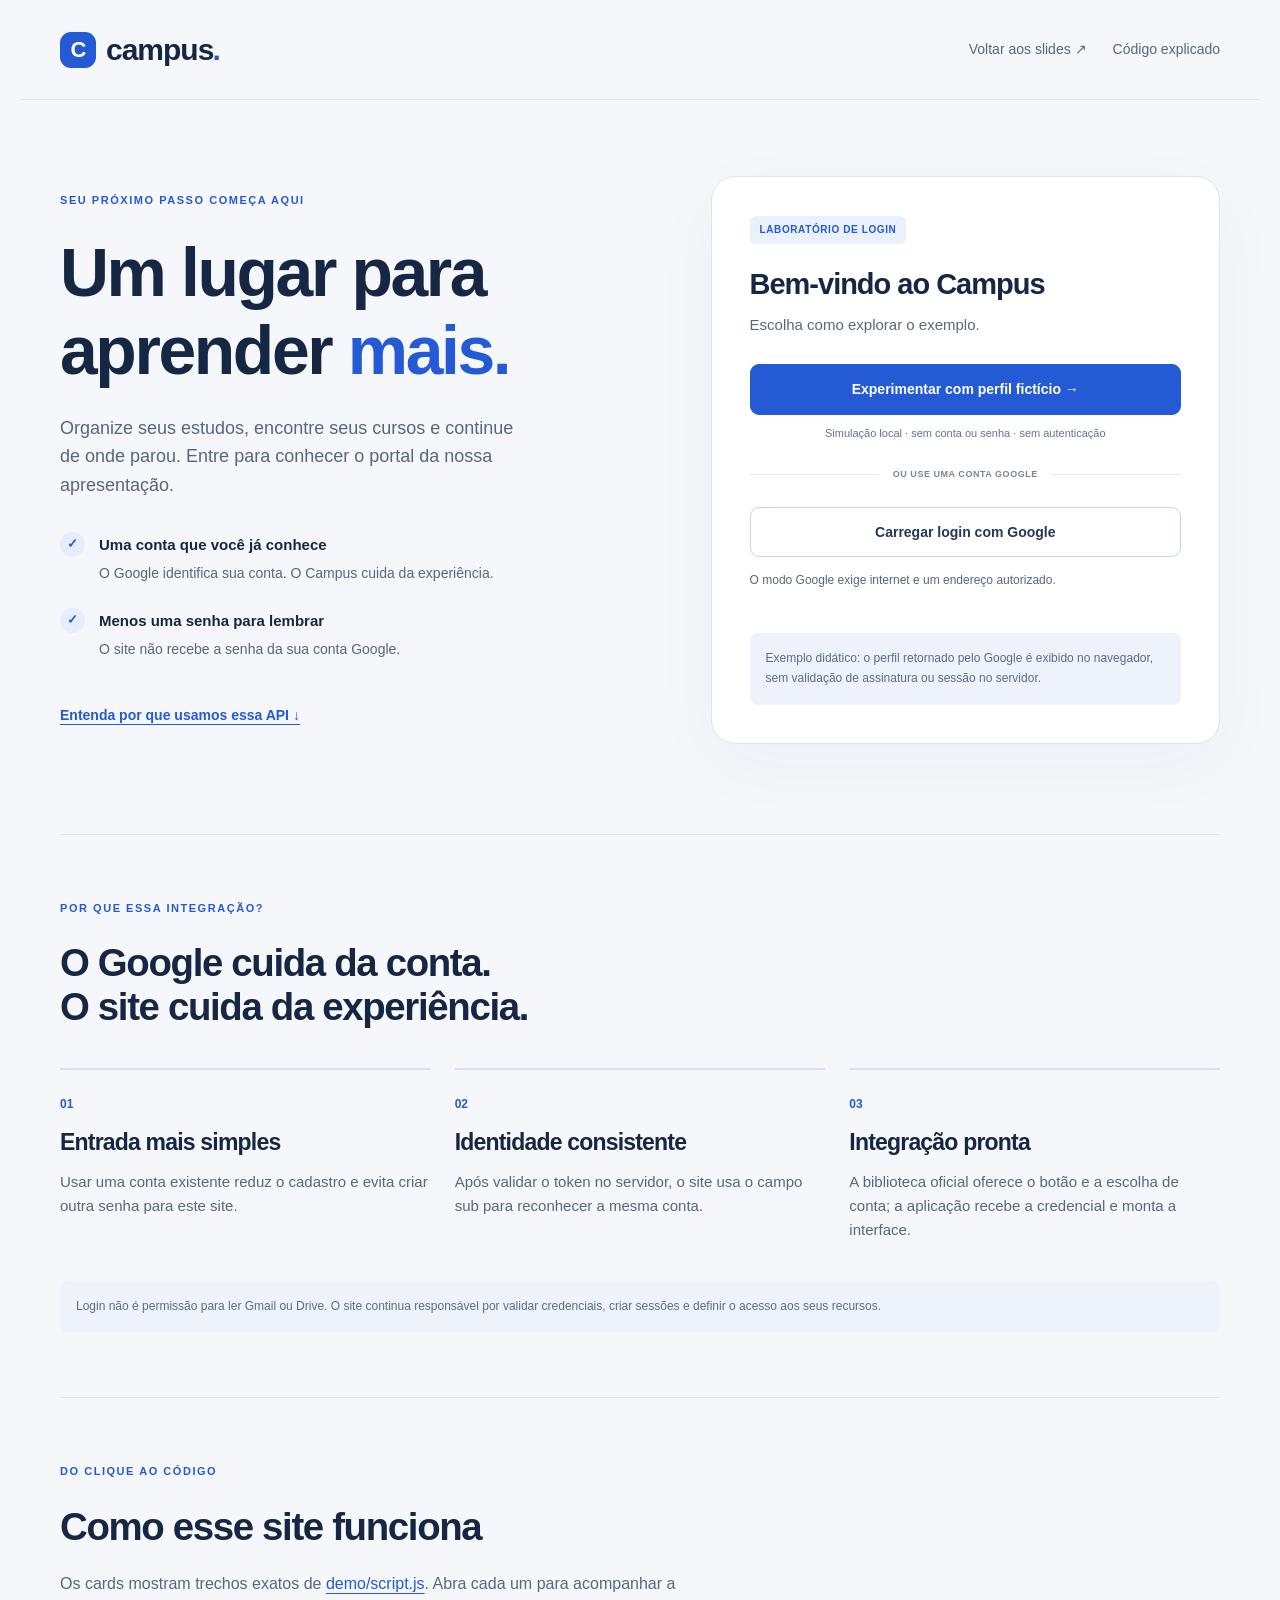
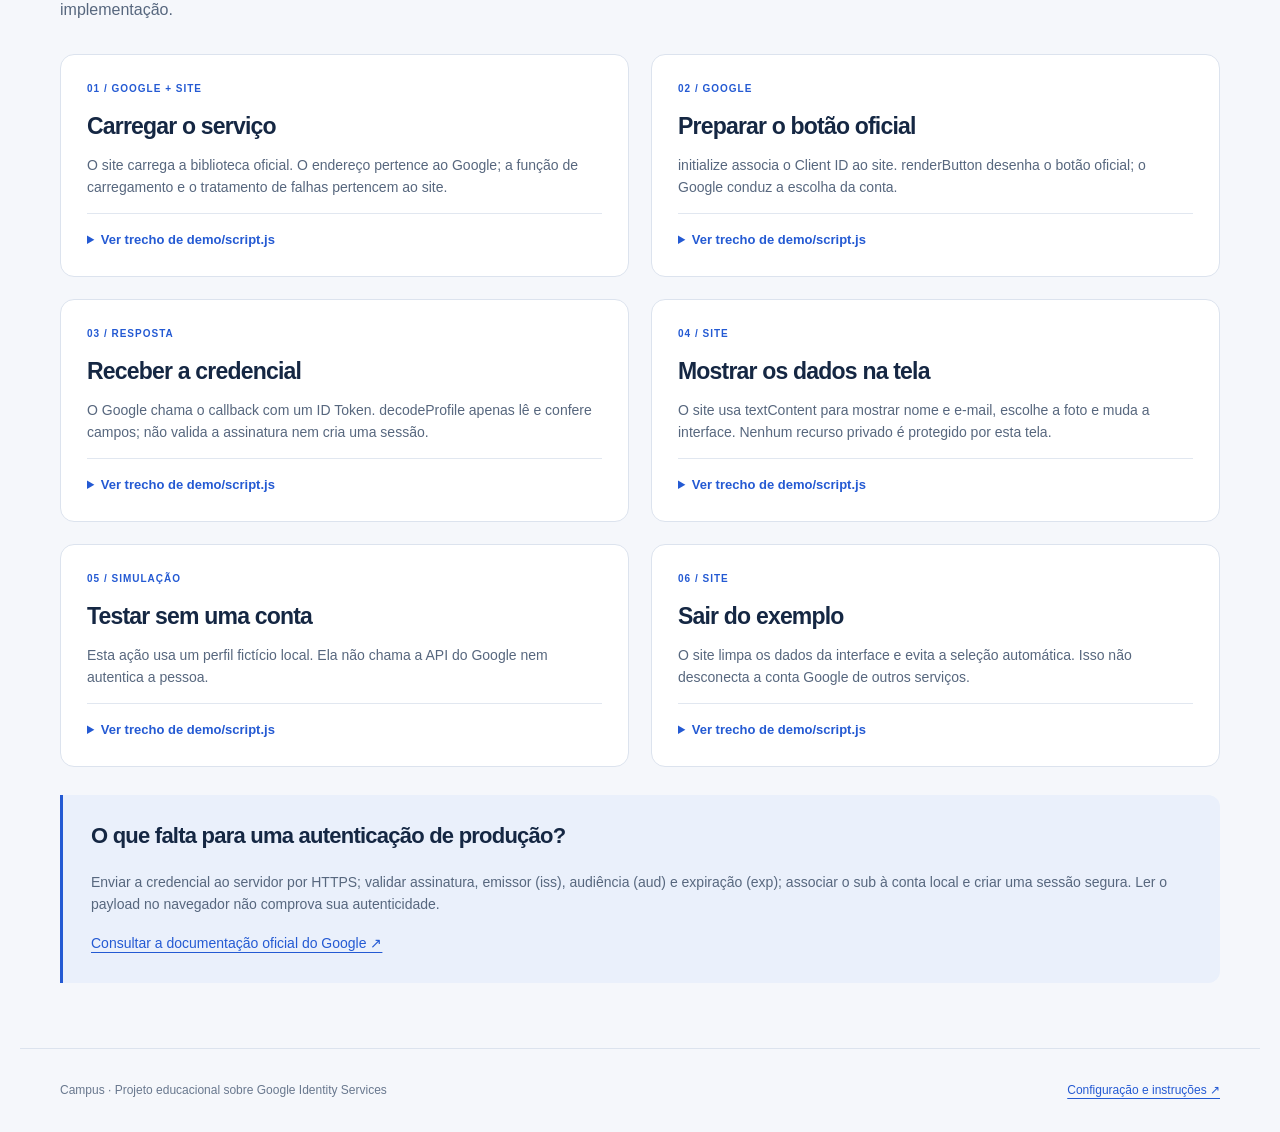
==== demo/index.html @ 93285f6a "Adiciona site de demonstracao, cards de codigo e explicacoes da API" ====
<!doctype html>
<html lang="pt-BR"><head><meta charset="utf-8"><meta name="viewport" content="width=device-width, initial-scale=1"><meta name="referrer" content="strict-origin-when-cross-origin"><meta name="theme-color" content="#f5f7fb"><title>Campus · Demonstração do login com Google</title><link rel="stylesheet" href="style.css"><script src="script.js" defer></script></head>
<body><header class="site-header"><a class="brand" href="index.html" aria-label="Campus início"><span class="brand-icon" aria-hidden="true">C</span> campus<span class="brand-dot">.</span></a><nav aria-label="Links do projeto"><a href="../index.html#13">Voltar aos slides ↗</a><a href="#codigo">Código explicado</a></nav></header>
<main><section class="hero" id="loginView" aria-labelledby="loginTitle"><div class="intro"><span class="eyebrow">SEU PRÓXIMO PASSO COMEÇA AQUI</span><h1 id="loginTitle">Um lugar para<br>aprender <span>mais.</span></h1><p>Organize seus estudos, encontre seus cursos e continue de onde parou. Entre para conhecer o portal da nossa apresentação.</p><div class="feature"><span aria-hidden="true">✓</span><div><strong>Uma conta que você já conhece</strong><p>O Google identifica sua conta. O Campus cuida da experiência.</p></div></div><div class="feature"><span aria-hidden="true">✓</span><div><strong>Menos uma senha para lembrar</strong><p>O site não recebe a senha da sua conta Google.</p></div></div><a class="text-link" href="#por-que">Entenda por que usamos essa API ↓</a></div>
<div class="login-card"><span class="pill">LABORATÓRIO DE LOGIN</span><h2>Bem-vindo ao Campus</h2><p>Escolha como explorar o exemplo.</p><button id="demoLogin" class="primary" type="button">Experimentar com perfil fictício →</button><p class="hint">Simulação local · sem conta ou senha · sem autenticação</p><div class="separator"><span>OU USE UMA CONTA GOOGLE</span></div><button id="loadGoogle" class="secondary" type="button">Carregar login com Google</button><div id="googleButton" aria-label="Botão oficial de login com Google"></div><p id="loginStatus" class="status" role="status" aria-live="polite">O modo Google exige internet e um endereço autorizado.</p><div class="notice">Exemplo didático: o perfil retornado pelo Google é exibido no navegador, sem validação de assinatura ou sessão no servidor.</div></div></section>
<section id="dashboard" class="dashboard" aria-labelledby="dashboardTitle" hidden><div class="dashboard-top"><div><span class="eyebrow">SUA ÁREA DE ESTUDOS</span><h1 id="dashboardTitle" tabindex="-1">Bom te ver por aqui.</h1><p>Explore o portal e acompanhe como o perfil aparece na interface.</p></div><button class="secondary" id="logout" type="button">Sair do exemplo</button></div><div class="profile-card"><div class="avatar"><span id="profileInitials"></span><img id="profilePhoto" alt="Foto do perfil" referrerpolicy="no-referrer" hidden></div><div><span class="pill" id="modeBadge"></span><h2 id="profileName"></h2><p id="profileEmail"></p></div></div><div class="section-heading"><h2>Seu próximo aprendizado</h2><span>Conteúdo ilustrativo e público</span></div><div class="course-grid"><article><span class="course-icon">01</span><span class="eyebrow">FUNDAMENTOS</span><h3>Como as APIs conectam sistemas</h3><p>Entenda pedidos, respostas e integrações com serviços externos.</p><a href="../index.html#2">Revisar nos slides →</a></article><article><span class="course-icon">02</span><span class="eyebrow">IDENTIDADE DIGITAL</span><h3>Do botão ao ID Token</h3><p>Conheça o caminho entre a escolha da conta e a credencial.</p><a href="../index.html#6">Ver o fluxo →</a></article><article><span class="course-icon">03</span><span class="eyebrow">NA PRÁTICA</span><h3>Descubra o código por trás</h3><p>Veja quais trechos usam o Google e quais controlam a interface.</p><a href="#codigo">Explorar o código →</a></article></div><p class="notice">Esta área é apenas uma mudança visual. Seus conteúdos são públicos. Recarregar a página remove o perfil; nenhum token é salvo pelo site.</p></section>
<section id="por-que" class="info-section"><span class="eyebrow">POR QUE ESSA INTEGRAÇÃO?</span><h2>O Google cuida da conta.<br>O site cuida da experiência.</h2><div class="reason-grid"><article><span>01</span><h3>Entrada mais simples</h3><p>Usar uma conta existente reduz o cadastro e evita criar outra senha para este site.</p></article><article><span>02</span><h3>Identidade consistente</h3><p>Após validar o token no servidor, o site usa o campo sub para reconhecer a mesma conta.</p></article><article><span>03</span><h3>Integração pronta</h3><p>A biblioteca oficial oferece o botão e a escolha de conta; a aplicação recebe a credencial e monta a interface.</p></article></div><p class="notice">Login não é permissão para ler Gmail ou Drive. O site continua responsável por validar credenciais, criar sessões e definir o acesso aos seus recursos.</p></section>
<section id="codigo" class="info-section"><span class="eyebrow">DO CLIQUE AO CÓDIGO</span><h2>Como esse site funciona</h2><p class="section-intro">Os cards mostram trechos exatos de <a href="script.js">demo/script.js</a>. Abra cada um para acompanhar a implementação.</p><div class="code-grid"><article class="code-card"><span class="term">01 / GOOGLE + SITE</span><h3>Carregar o serviço</h3><p>O site carrega a biblioteca oficial. O endereço pertence ao Google; a função de carregamento e o tratamento de falhas pertencem ao site.</p><details><summary>Ver trecho de demo/script.js</summary><pre><code>function loadGoogleSDK() {
  if (window.google?.accounts?.id) return Promise.resolve();
  if (sdkPromise) return sdkPromise;
  sdkPromise = new Promise((resolve, reject) =&gt; {
    const sdk = document.createElement('script');
    sdk.src = 'https://accounts.google.com/gsi/client?hl=pt-BR';
    sdk.async = true;
    const timer = setTimeout(() =&gt; finish(false), 15000);
    let settled = false;
    function finish(ok) {
      if (settled) return;
      settled = true;
      clearTimeout(timer);
      sdk.onload = sdk.onerror = null;
      if (ok) resolve();
      else { sdk.remove(); reject(new Error('Não foi possível carregar o Google.')); }
    }
    sdk.onload = () =&gt; finish(Boolean(window.google?.accounts?.id));
    sdk.onerror = () =&gt; finish(false);
    document.head.append(sdk);
  }).catch(error =&gt; { sdkPromise = null; throw error; });
  return sdkPromise;
}</code></pre></details></article>
<article class="code-card"><span class="term">02 / GOOGLE</span><h3>Preparar o botão oficial</h3><p>initialize associa o Client ID ao site. renderButton desenha o botão oficial; o Google conduz a escolha da conta.</p><details><summary>Ver trecho de demo/script.js</summary><pre><code>function renderGoogleButton() {
  if (!initialized) {
    google.accounts.id.initialize({
      client_id: CLIENT_ID,
      callback: receiveCredential,
      auto_select: false,
      ux_mode: 'popup'
    });
    initialized = true;
  }
  $('googleButton').replaceChildren();
  google.accounts.id.renderButton($('googleButton'), {
    theme: 'outline', size: 'large', width: 240, locale: 'pt-BR'
  });
}</code></pre></details></article>
<article class="code-card"><span class="term">03 / RESPOSTA</span><h3>Receber a credencial</h3><p>O Google chama o callback com um ID Token. decodeProfile apenas lê e confere campos; não valida a assinatura nem cria uma sessão.</p><details><summary>Ver trecho de demo/script.js</summary><pre><code>function receiveCredential(response) {
  try {
    const profile = decodeProfile(response.credential);
    showProfile(profile, 'google');
  } catch {
    $('loginStatus').textContent = 'Não foi possível ler a credencial. Tente novamente.';
  }
}</code></pre></details></article>
<article class="code-card"><span class="term">04 / SITE</span><h3>Mostrar os dados na tela</h3><p>O site usa textContent para mostrar nome e e-mail, escolhe a foto e muda a interface. Nenhum recurso privado é protegido por esta tela.</p><details><summary>Ver trecho de demo/script.js</summary><pre><code>function showProfile(profile, mode) {
  profileVisible = true;
  $('profileName').textContent = profile.name;
  $('profileEmail').textContent = profile.email;
  $('profileInitials').textContent = profile.name.trim().split(/\s+/)
    .slice(0, 2).map(part =&gt; Array.from(part)[0] || '').join('');
  $('modeBadge').textContent = mode === 'demo'
    ? 'Simulação • perfil fictício'
    : 'Google • perfil recebido, sem validação no servidor';
  setPhoto(profile.picture, mode);
  $('loginView').hidden = true;
  $('dashboard').hidden = false;
  $('dashboardTitle').focus();
}</code></pre></details></article>
<article class="code-card"><span class="term">05 / SIMULAÇÃO</span><h3>Testar sem uma conta</h3><p>Esta ação usa um perfil fictício local. Ela não chama a API do Google nem autentica a pessoa.</p><details><summary>Ver trecho de demo/script.js</summary><pre><code>$('demoLogin').addEventListener('click', () =&gt; {
  showProfile({
    name: 'Ana Exemplo', email: 'ana@example.com', picture: 'avatar.svg'
  }, 'demo');
});</code></pre></details></article>
<article class="code-card"><span class="term">06 / SITE</span><h3>Sair do exemplo</h3><p>O site limpa os dados da interface e evita a seleção automática. Isso não desconecta a conta Google de outros serviços.</p><details><summary>Ver trecho de demo/script.js</summary><pre><code>$('logout').addEventListener('click', () =&gt; {
  profileVisible = false;
  photoVersion++;
  $('profilePhoto').onload = $('profilePhoto').onerror = null;
  $('profilePhoto').removeAttribute('src');
  $('profileName').textContent = $('profileEmail').textContent = '';
  $('profileInitials').textContent = $('modeBadge').textContent = '';
  $('dashboard').hidden = true;
  $('loginView').hidden = false;
  window.google?.accounts?.id?.disableAutoSelect();
  $('loginStatus').textContent = 'Perfil removido desta página. Sua conta Google continua conectada ao Google.';
  $('demoLogin').focus();
});</code></pre></details></article></div><aside class="production"><h3>O que falta para uma autenticação de produção?</h3><p>Enviar a credencial ao servidor por HTTPS; validar assinatura, emissor (iss), audiência (aud) e expiração (exp); associar o sub à conta local e criar uma sessão segura. Ler o payload no navegador não comprova sua autenticidade.</p><a href="https://developers.google.com/identity/gsi/web/guides/verify-google-id-token" target="_blank" rel="noopener">Consultar a documentação oficial do Google ↗</a></aside></section></main>
<footer>Campus · Projeto educacional sobre Google Identity Services <a href="../README.md">Configuração e instruções ↗</a></footer></body></html>
---- demo/style.css ----
*{box-sizing:border-box}html{scroll-behavior:smooth;scroll-padding-top:30px}body{margin:0;background:#f5f7fb;color:#152743;font-family:'Segoe UI',Arial,sans-serif;line-height:1.6}a{color:#245ad3;text-underline-offset:4px}button,a{-webkit-tap-highlight-color:transparent}button{font:inherit;cursor:pointer}button:disabled{cursor:wait;opacity:.65}[hidden]{display:none!important}a:focus-visible,button:focus-visible,summary:focus-visible{outline:3px solid #d59027;outline-offset:4px}h1,h2,h3,p{margin-top:0}h1,h2,h3{line-height:1.15;letter-spacing:-.035em}h1{font-size:clamp(40px,5.3vw,72px);margin-bottom:24px}h2{font-size:clamp(28px,3vw,40px);margin-bottom:22px}h3{font-size:23px}p{color:#57677e}.site-header{max-width:1240px;margin:auto;min-height:100px;display:flex;align-items:center;justify-content:space-between;padding:20px 40px;border-bottom:1px solid #dce3ee}.brand{display:flex;align-items:center;gap:10px;font-size:30px;letter-spacing:-1px;font-weight:750;text-decoration:none;color:#152743}.brand-icon{display:grid;place-items:center;background:#245ad3;color:white;width:36px;height:36px;border-radius:11px;font-size:22px}.brand-dot{color:#245ad3;margin-left:-11px}.site-header nav{display:flex;gap:26px;font-size:14px}.site-header nav a{color:#57677e;text-decoration:none}main{max-width:1240px;margin:auto;padding:0 40px}.hero{display:grid;grid-template-columns:1.12fr 1fr;gap:80px;padding:76px 0 90px;align-items:center}.eyebrow{display:block;font-size:11px;font-weight:750;letter-spacing:.14em;color:#245ad3;margin-bottom:24px}.intro h1 span{color:#245ad3}.intro>p{font-size:18px;max-width:460px;margin-bottom:32px}.feature{display:flex;gap:14px;margin:20px 0}.feature>span{background:#e5edff;color:#245ad3;display:grid;place-items:center;align-self:start;width:25px;height:25px;border-radius:50%;font-size:13px;font-weight:800;flex-shrink:0}.feature strong{font-size:15px}.feature p{font-size:14px;margin:4px 0}.text-link{display:inline-block;margin-top:20px;font-size:14px;font-weight:600}.login-card{background:white;border:1px solid #dde4ef;border-radius:24px;padding:38px;box-shadow:0 20px 70px #18345c09}.pill{display:inline-block;font-size:10px;font-weight:750;letter-spacing:.06em;background:#eaf0fe;color:#245ad3;border-radius:6px;padding:6px 10px;margin-bottom:24px}.login-card h2{font-size:29px;margin-bottom:12px}.login-card>p{font-size:15px}.primary,.secondary{border-radius:9px;padding:13px 18px;font-size:14px;font-weight:650;min-height:48px}.primary{border:1px solid #245ad3;background:#245ad3;color:white;width:100%;margin-top:12px}.primary:hover{background:#1645b0}.secondary{border:1px solid #cad5e5;background:#fff;color:#243957}.secondary:hover{background:#f0f4fc}.login-card>.secondary{width:100%}.hint{font-size:11px!important;line-height:1.6;margin:10px 0;color:#64738b;text-align:center}.separator{display:flex;align-items:center;gap:14px;margin:25px 0;color:#77849a;font-size:9px;font-weight:650;letter-spacing:.06em}.separator:before,.separator:after{content:'';height:1px;background:#e2e7f0;flex:1}.status{font-size:12px!important;min-height:38px;margin:14px 0}.notice{font-size:12px;color:#5a6d88;padding:16px;background:#edf2fb;border-radius:8px;line-height:1.65;margin:24px 0 0}#googleButton{margin-top:12px;min-height:0}.info-section{padding:65px 0;border-top:1px solid #dce3ee}.reason-grid,.course-grid{display:grid;grid-template-columns:repeat(3,1fr);gap:24px;margin-top:38px}.reason-grid article{border-top:2px solid #d6e1f5;padding-top:20px}.reason-grid article>span{font-size:12px;color:#245ad3;font-weight:700}.reason-grid h3{margin:14px 0}.reason-grid p{font-size:15px}.code-grid{display:grid;grid-template-columns:1fr 1fr;gap:22px;margin-top:32px;align-items:start}.code-card{padding:26px;background:#fff;border:1px solid #dce3ee;border-radius:14px;min-width:0}.term{display:block;font-size:10px;letter-spacing:.1em;font-weight:700;color:#245ad3;margin-bottom:16px}.code-card h3{margin-bottom:14px}.code-card p{font-size:14px}.code-card details{border-top:1px solid #e1e7f0;padding-top:16px}.code-card summary{cursor:pointer;color:#245ad3;font-weight:600;font-size:13px}.code-card pre{font:12px/1.7 Consolas,monospace;padding:18px;border-radius:9px;background:#12233e;color:#d9e5ff;overflow:auto;max-height:450px}.section-intro{max-width:650px}.production{border-left:3px solid #245ad3;background:#eaf0fb;padding:28px;margin-top:28px;border-radius:0 12px 12px 0}.production h3{font-size:22px}.production p,.production a{font-size:14px}.dashboard{padding:60px 0}.dashboard-top{display:flex;align-items:center;justify-content:space-between;gap:24px}.dashboard-top h1{font-size:42px}.dashboard-top .eyebrow{margin-bottom:18px}.profile-card{display:flex;gap:24px;align-items:center;background:#fff;border:1px solid #dce3ee;padding:30px;border-radius:18px;margin:24px 0 42px}.profile-card .pill{margin-bottom:12px}.profile-card h2{font-size:27px;margin-bottom:8px}.profile-card p{margin:0;overflow-wrap:anywhere}.profile-card>div:last-child{min-width:0}.avatar{width:80px;height:80px;border-radius:50%;background:#e0e9ff;color:#245ad3;display:grid;place-items:center;overflow:hidden;font-size:26px;flex-shrink:0}.avatar img{width:100%;height:100%;object-fit:cover}.section-heading{display:flex;justify-content:space-between;align-items:center;gap:12px}.section-heading h2{font-size:27px;margin:0}.section-heading span{font-size:12px;color:#697b92}.course-grid{margin-top:24px}.course-grid article{padding:26px;background:white;border:1px solid #dce3ee;border-radius:16px}.course-icon{display:grid;place-items:center;width:45px;height:45px;background:#e8efff;color:#245ad3;border-radius:11px;font-size:15px;font-weight:750;margin-bottom:28px}.course-grid .eyebrow{font-size:9px;margin-bottom:12px}.course-grid h3{font-size:23px}.course-grid p,.course-grid a{font-size:14px}.course-grid a{font-weight:650}footer{max-width:1240px;margin:auto;padding:32px 40px;border-top:1px solid #dce3ee;display:flex;justify-content:space-between;gap:20px;font-size:12px;color:#69788e}@media(max-width:900px){.hero{gap:30px}.login-card{padding:26px}.reason-grid,.course-grid{gap:16px}}@media(max-width:700px){.site-header{padding:20px;gap:20px}.site-header nav{gap:12px;font-size:11px}.brand{font-size:24px}.brand-icon{width:30px;height:30px}main{padding:0 20px}.hero{grid-template-columns:1fr;padding:40px 0 50px;gap:36px}.intro h1{font-size:50px}.intro>p{font-size:16px}.login-card{padding:26px 20px}.code-grid,.reason-grid,.course-grid{grid-template-columns:1fr}.info-section{padding:42px 0}.dashboard-top{align-items:start;flex-direction:column}.dashboard-top h1{font-size:36px}.profile-card{padding:20px;gap:16px;align-items:start}.avatar{width:56px;height:56px}.profile-card h2{font-size:23px}.profile-card p{font-size:13px}.section-heading{align-items:start;flex-direction:column}.code-card{padding:22px}.code-card pre{font-size:11px;padding:12px}footer{padding:25px 20px;flex-direction:column}}@media(prefers-reduced-motion:reduce){html{scroll-behavior:auto}}
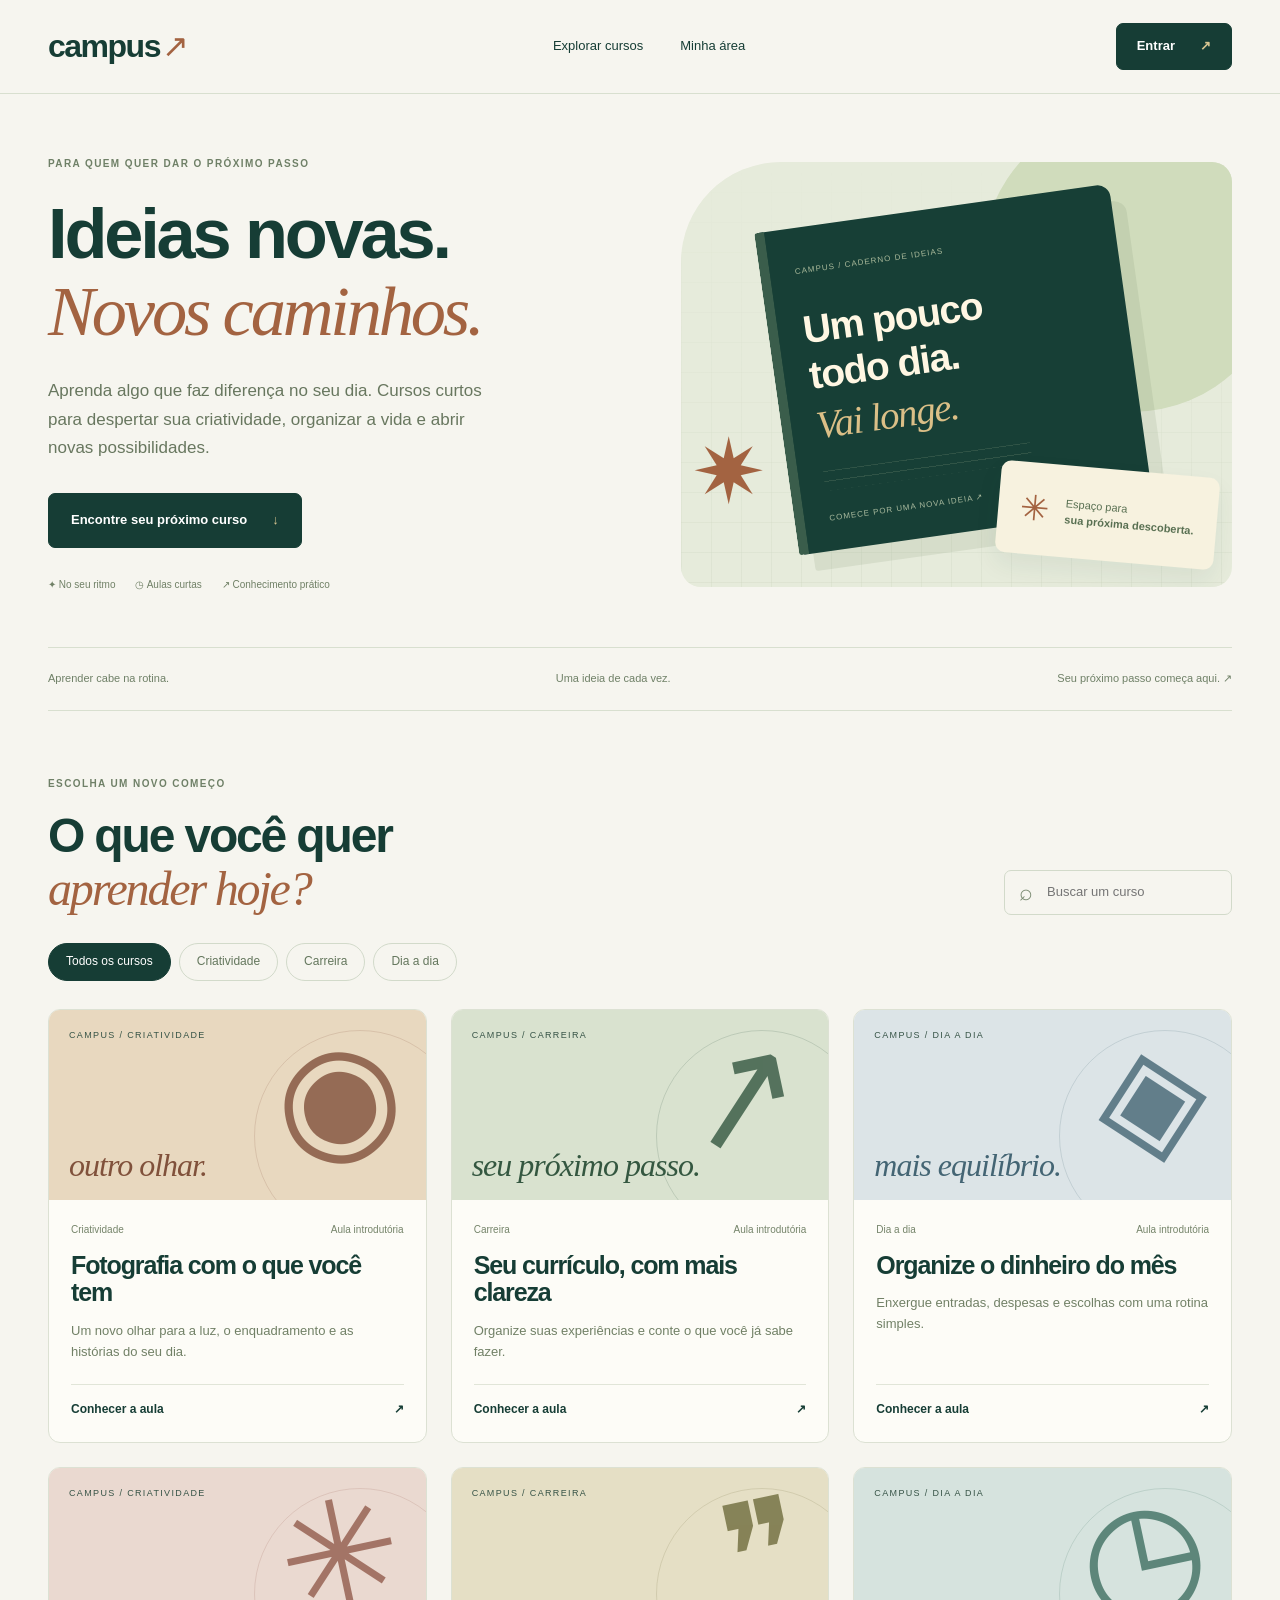
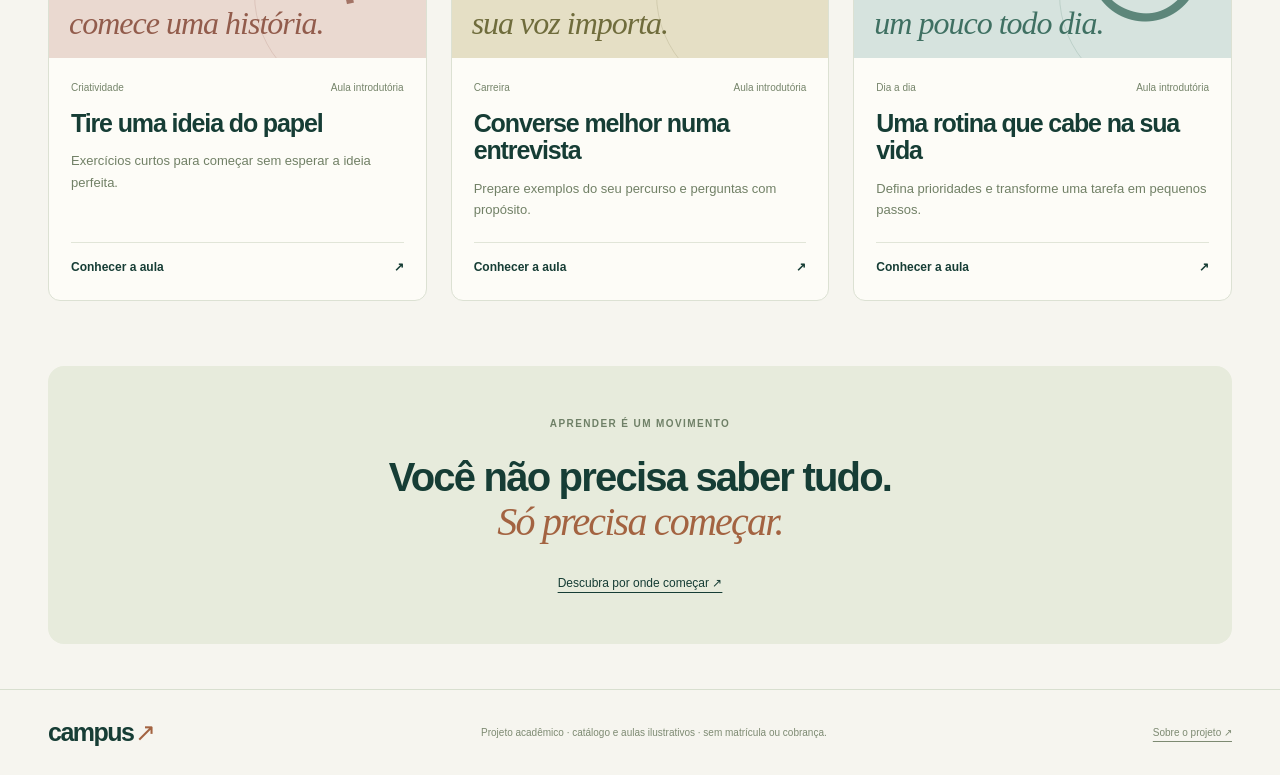
==== commit 8b0c6b90: "Reformula Campus e slides com exemplos cotidianos e login Google exclusivo" ====
--- a/demo/index.html
+++ b/demo/index.html
@@ -1,86 +1,8 @@
-<!doctype html>
-<html lang="pt-BR"><head><meta charset="utf-8"><meta name="viewport" content="width=device-width, initial-scale=1"><meta name="referrer" content="strict-origin-when-cross-origin"><meta name="theme-color" content="#f5f7fb"><title>Campus · Demonstração do login com Google</title><link rel="stylesheet" href="style.css"><script src="script.js" defer></script></head>
-<body><header class="site-header"><a class="brand" href="index.html" aria-label="Campus início"><span class="brand-icon" aria-hidden="true">C</span> campus<span class="brand-dot">.</span></a><nav aria-label="Links do projeto"><a href="../index.html#13">Voltar aos slides ↗</a><a href="#codigo">Código explicado</a></nav></header>
-<main><section class="hero" id="loginView" aria-labelledby="loginTitle"><div class="intro"><span class="eyebrow">SEU PRÓXIMO PASSO COMEÇA AQUI</span><h1 id="loginTitle">Um lugar para<br>aprender <span>mais.</span></h1><p>Organize seus estudos, encontre seus cursos e continue de onde parou. Entre para conhecer o portal da nossa apresentação.</p><div class="feature"><span aria-hidden="true">✓</span><div><strong>Uma conta que você já conhece</strong><p>O Google identifica sua conta. O Campus cuida da experiência.</p></div></div><div class="feature"><span aria-hidden="true">✓</span><div><strong>Menos uma senha para lembrar</strong><p>O site não recebe a senha da sua conta Google.</p></div></div><a class="text-link" href="#por-que">Entenda por que usamos essa API ↓</a></div>
-<div class="login-card"><span class="pill">LABORATÓRIO DE LOGIN</span><h2>Bem-vindo ao Campus</h2><p>Escolha como explorar o exemplo.</p><button id="demoLogin" class="primary" type="button">Experimentar com perfil fictício →</button><p class="hint">Simulação local · sem conta ou senha · sem autenticação</p><div class="separator"><span>OU USE UMA CONTA GOOGLE</span></div><button id="loadGoogle" class="secondary" type="button">Carregar login com Google</button><div id="googleButton" aria-label="Botão oficial de login com Google"></div><p id="loginStatus" class="status" role="status" aria-live="polite">O modo Google exige internet e um endereço autorizado.</p><div class="notice">Exemplo didático: o perfil retornado pelo Google é exibido no navegador, sem validação de assinatura ou sessão no servidor.</div></div></section>
-<section id="dashboard" class="dashboard" aria-labelledby="dashboardTitle" hidden><div class="dashboard-top"><div><span class="eyebrow">SUA ÁREA DE ESTUDOS</span><h1 id="dashboardTitle" tabindex="-1">Bom te ver por aqui.</h1><p>Explore o portal e acompanhe como o perfil aparece na interface.</p></div><button class="secondary" id="logout" type="button">Sair do exemplo</button></div><div class="profile-card"><div class="avatar"><span id="profileInitials"></span><img id="profilePhoto" alt="Foto do perfil" referrerpolicy="no-referrer" hidden></div><div><span class="pill" id="modeBadge"></span><h2 id="profileName"></h2><p id="profileEmail"></p></div></div><div class="section-heading"><h2>Seu próximo aprendizado</h2><span>Conteúdo ilustrativo e público</span></div><div class="course-grid"><article><span class="course-icon">01</span><span class="eyebrow">FUNDAMENTOS</span><h3>Como as APIs conectam sistemas</h3><p>Entenda pedidos, respostas e integrações com serviços externos.</p><a href="../index.html#2">Revisar nos slides →</a></article><article><span class="course-icon">02</span><span class="eyebrow">IDENTIDADE DIGITAL</span><h3>Do botão ao ID Token</h3><p>Conheça o caminho entre a escolha da conta e a credencial.</p><a href="../index.html#6">Ver o fluxo →</a></article><article><span class="course-icon">03</span><span class="eyebrow">NA PRÁTICA</span><h3>Descubra o código por trás</h3><p>Veja quais trechos usam o Google e quais controlam a interface.</p><a href="#codigo">Explorar o código →</a></article></div><p class="notice">Esta área é apenas uma mudança visual. Seus conteúdos são públicos. Recarregar a página remove o perfil; nenhum token é salvo pelo site.</p></section>
-<section id="por-que" class="info-section"><span class="eyebrow">POR QUE ESSA INTEGRAÇÃO?</span><h2>O Google cuida da conta.<br>O site cuida da experiência.</h2><div class="reason-grid"><article><span>01</span><h3>Entrada mais simples</h3><p>Usar uma conta existente reduz o cadastro e evita criar outra senha para este site.</p></article><article><span>02</span><h3>Identidade consistente</h3><p>Após validar o token no servidor, o site usa o campo sub para reconhecer a mesma conta.</p></article><article><span>03</span><h3>Integração pronta</h3><p>A biblioteca oficial oferece o botão e a escolha de conta; a aplicação recebe a credencial e monta a interface.</p></article></div><p class="notice">Login não é permissão para ler Gmail ou Drive. O site continua responsável por validar credenciais, criar sessões e definir o acesso aos seus recursos.</p></section>
-<section id="codigo" class="info-section"><span class="eyebrow">DO CLIQUE AO CÓDIGO</span><h2>Como esse site funciona</h2><p class="section-intro">Os cards mostram trechos exatos de <a href="script.js">demo/script.js</a>. Abra cada um para acompanhar a implementação.</p><div class="code-grid"><article class="code-card"><span class="term">01 / GOOGLE + SITE</span><h3>Carregar o serviço</h3><p>O site carrega a biblioteca oficial. O endereço pertence ao Google; a função de carregamento e o tratamento de falhas pertencem ao site.</p><details><summary>Ver trecho de demo/script.js</summary><pre><code>function loadGoogleSDK() {
-  if (window.google?.accounts?.id) return Promise.resolve();
-  if (sdkPromise) return sdkPromise;
-  sdkPromise = new Promise((resolve, reject) =&gt; {
-    const sdk = document.createElement('script');
-    sdk.src = 'https://accounts.google.com/gsi/client?hl=pt-BR';
-    sdk.async = true;
-    const timer = setTimeout(() =&gt; finish(false), 15000);
-    let settled = false;
-    function finish(ok) {
-      if (settled) return;
-      settled = true;
-      clearTimeout(timer);
-      sdk.onload = sdk.onerror = null;
-      if (ok) resolve();
-      else { sdk.remove(); reject(new Error('Não foi possível carregar o Google.')); }
-    }
-    sdk.onload = () =&gt; finish(Boolean(window.google?.accounts?.id));
-    sdk.onerror = () =&gt; finish(false);
-    document.head.append(sdk);
-  }).catch(error =&gt; { sdkPromise = null; throw error; });
-  return sdkPromise;
-}</code></pre></details></article>
-<article class="code-card"><span class="term">02 / GOOGLE</span><h3>Preparar o botão oficial</h3><p>initialize associa o Client ID ao site. renderButton desenha o botão oficial; o Google conduz a escolha da conta.</p><details><summary>Ver trecho de demo/script.js</summary><pre><code>function renderGoogleButton() {
-  if (!initialized) {
-    google.accounts.id.initialize({
-      client_id: CLIENT_ID,
-      callback: receiveCredential,
-      auto_select: false,
-      ux_mode: 'popup'
-    });
-    initialized = true;
-  }
-  $('googleButton').replaceChildren();
-  google.accounts.id.renderButton($('googleButton'), {
-    theme: 'outline', size: 'large', width: 240, locale: 'pt-BR'
-  });
-}</code></pre></details></article>
-<article class="code-card"><span class="term">03 / RESPOSTA</span><h3>Receber a credencial</h3><p>O Google chama o callback com um ID Token. decodeProfile apenas lê e confere campos; não valida a assinatura nem cria uma sessão.</p><details><summary>Ver trecho de demo/script.js</summary><pre><code>function receiveCredential(response) {
-  try {
-    const profile = decodeProfile(response.credential);
-    showProfile(profile, 'google');
-  } catch {
-    $('loginStatus').textContent = 'Não foi possível ler a credencial. Tente novamente.';
-  }
-}</code></pre></details></article>
-<article class="code-card"><span class="term">04 / SITE</span><h3>Mostrar os dados na tela</h3><p>O site usa textContent para mostrar nome e e-mail, escolhe a foto e muda a interface. Nenhum recurso privado é protegido por esta tela.</p><details><summary>Ver trecho de demo/script.js</summary><pre><code>function showProfile(profile, mode) {
-  profileVisible = true;
-  $('profileName').textContent = profile.name;
-  $('profileEmail').textContent = profile.email;
-  $('profileInitials').textContent = profile.name.trim().split(/\s+/)
-    .slice(0, 2).map(part =&gt; Array.from(part)[0] || '').join('');
-  $('modeBadge').textContent = mode === 'demo'
-    ? 'Simulação • perfil fictício'
-    : 'Google • perfil recebido, sem validação no servidor';
-  setPhoto(profile.picture, mode);
-  $('loginView').hidden = true;
-  $('dashboard').hidden = false;
-  $('dashboardTitle').focus();
-}</code></pre></details></article>
-<article class="code-card"><span class="term">05 / SIMULAÇÃO</span><h3>Testar sem uma conta</h3><p>Esta ação usa um perfil fictício local. Ela não chama a API do Google nem autentica a pessoa.</p><details><summary>Ver trecho de demo/script.js</summary><pre><code>$('demoLogin').addEventListener('click', () =&gt; {
-  showProfile({
-    name: 'Ana Exemplo', email: 'ana@example.com', picture: 'avatar.svg'
-  }, 'demo');
-});</code></pre></details></article>
-<article class="code-card"><span class="term">06 / SITE</span><h3>Sair do exemplo</h3><p>O site limpa os dados da interface e evita a seleção automática. Isso não desconecta a conta Google de outros serviços.</p><details><summary>Ver trecho de demo/script.js</summary><pre><code>$('logout').addEventListener('click', () =&gt; {
-  profileVisible = false;
-  photoVersion++;
-  $('profilePhoto').onload = $('profilePhoto').onerror = null;
-  $('profilePhoto').removeAttribute('src');
-  $('profileName').textContent = $('profileEmail').textContent = '';
-  $('profileInitials').textContent = $('modeBadge').textContent = '';
-  $('dashboard').hidden = true;
-  $('loginView').hidden = false;
-  window.google?.accounts?.id?.disableAutoSelect();
-  $('loginStatus').textContent = 'Perfil removido desta página. Sua conta Google continua conectada ao Google.';
-  $('demoLogin').focus();
-});</code></pre></details></article></div><aside class="production"><h3>O que falta para uma autenticação de produção?</h3><p>Enviar a credencial ao servidor por HTTPS; validar assinatura, emissor (iss), audiência (aud) e expiração (exp); associar o sub à conta local e criar uma sessão segura. Ler o payload no navegador não comprova sua autenticidade.</p><a href="https://developers.google.com/identity/gsi/web/guides/verify-google-id-token" target="_blank" rel="noopener">Consultar a documentação oficial do Google ↗</a></aside></section></main>
-<footer>Campus · Projeto educacional sobre Google Identity Services <a href="../README.md">Configuração e instruções ↗</a></footer></body></html>+<!doctype html><html lang="pt-BR"><head><meta charset="utf-8"><meta name="viewport" content="width=device-width,initial-scale=1"><meta name="theme-color" content="#f6f5ef"><meta name="referrer" content="strict-origin-when-cross-origin"><title>Campus · Aprenda no seu ritmo</title><link rel="stylesheet" href="style.css"><script src="script.js" defer></script></head><body><header class="header"><a href="index.html" class="logo" aria-label="Campus início">campus<span>↗</span></a><nav aria-label="Navegação principal"><a href="#cursos">Explorar cursos</a><button id="myArea" class="nav-button" type="button">Minha área</button></nav><button id="openLogin" class="login-button" type="button">Entrar <span>↗</span></button><div id="accountMenu" hidden><button id="profileButton" class="account-button" type="button"><span id="headerInitials"></span><span id="headerName"></span></button><button id="logout" class="nav-button" type="button">Sair</button></div></header>
+<main><section class="hero" id="home"><div><span class="eyebrow">PARA QUEM QUER DAR O PRÓXIMO PASSO</span><h1>Ideias novas.<br><em>Novos caminhos.</em></h1><p>Aprenda algo que faz diferença no seu dia. Cursos curtos para despertar sua criatividade, organizar a vida e abrir novas possibilidades.</p><a class="primary" href="#cursos">Encontre seu próximo curso <span>↓</span></a><div class="hero-meta"><span>✦ No seu ritmo</span><span>◷ Aulas curtas</span><span>↗ Conhecimento prático</span></div></div><div class="hero-art" aria-label="Ilustração de um caderno de estudos, cartões de criatividade e formas geométricas" role="img"><div class="art-grid"></div><div class="art-disc"></div><div class="notebook"><span>CAMPUS / CADERNO DE IDEIAS</span><strong>Um pouco<br>todo dia.<em>Vai longe.</em></strong><div class="notebook-lines"></div><small>COMECE POR UMA NOVA IDEIA ↗</small></div><div class="floating-card"><span>✳</span><div>Espaço para<br><strong>sua próxima descoberta.</strong></div></div><span class="art-star">✷</span></div></section>
+<div class="values"><span>Aprender cabe na rotina.</span><span>Uma ideia de cada vez.</span><span>Seu próximo passo começa aqui. ↗</span></div>
+<section class="catalog" id="cursos"><div class="section-heading"><div><span class="eyebrow">ESCOLHA UM NOVO COMEÇO</span><h2>O que você quer<br><em>aprender hoje?</em></h2></div><label class="search"><span aria-hidden="true">⌕</span><input id="courseSearch" type="search" placeholder="Buscar um curso" aria-label="Buscar um curso"></label></div><div class="filters" role="group" aria-label="Filtrar cursos"><button type="button" data-filter="Todos" aria-pressed="true">Todos os cursos</button><button type="button" data-filter="Criatividade" aria-pressed="false">Criatividade</button><button type="button" data-filter="Carreira" aria-pressed="false">Carreira</button><button type="button" data-filter="Dia a dia" aria-pressed="false">Dia a dia</button></div><p id="catalogStatus" class="sr-only" role="status" aria-live="polite"></p><div class="course-grid" id="courseGrid"></div><p id="emptySearch" class="empty" hidden>Nenhum curso encontrado. Experimente outra palavra ou categoria.</p></section>
+<section class="student-area" id="studentArea" hidden aria-labelledby="areaTitle"><div class="area-heading"><div><span class="eyebrow">SEU ESPAÇO NO CAMPUS</span><h2 id="areaTitle" tabindex="-1">Bom ter você por aqui.</h2></div><div class="profile"><span class="avatar"><span id="profileInitials"></span><img id="profilePhoto" alt="Sua foto de perfil" referrerpolicy="no-referrer" hidden></span><div><strong id="profileName"></strong><span id="profileEmail"></span></div></div></div><div class="study-banner"><div><span class="eyebrow">CONTINUE EXPLORANDO</span><h3>Qual vai ser sua próxima descoberta?</h3><p>Abra uma aula do catálogo e acompanhe as que você já concluiu.</p><small>Seu progresso é salvo somente neste navegador.</small></div><div class="completion"><strong id="completedCount">0</strong><span>aulas concluídas</span></div></div></section>
+<section class="manifesto"><span class="eyebrow">APRENDER É UM MOVIMENTO</span><h2>Você não precisa saber tudo.<br><em>Só precisa começar.</em></h2><a href="#cursos">Descubra por onde começar ↗</a></section></main><footer><a class="logo" href="#home">campus<span>↗</span></a><p>Projeto acadêmico · catálogo e aulas ilustrativos · sem matrícula ou cobrança.</p><a href="../index.html">Sobre o projeto ↗</a></footer>
+<dialog id="loginDialog" aria-labelledby="loginTitle"><button class="close" id="closeLogin" type="button" aria-label="Fechar login">×</button><a class="logo" href="#home">campus<span>↗</span></a><span class="eyebrow">BOM TER VOCÊ AQUI</span><h2 id="loginTitle">Seu próximo passo<br>começa com você.</h2><p>Entre com sua conta Google para ver seu perfil e acompanhar suas aulas neste navegador.</p><div id="googleButton" aria-label="Entrar com Google"></div><p id="loginStatus" class="status" role="status" aria-live="polite">Preparando a entrada com Google…</p><button id="retryGoogle" class="text-button" type="button" hidden>Tentar novamente</button><p class="login-privacy">Usamos nome, e-mail e foto para seu perfil. A senha da sua conta fica com o Google.</p></dialog>
+<dialog id="lessonDialog" aria-labelledby="lessonTitle"><button class="close" id="closeLesson" type="button" aria-label="Fechar aula">×</button><span class="eyebrow" id="lessonCategory"></span><h2 id="lessonTitle"></h2><p id="lessonIntro"></p><div class="lesson-content" id="lessonContent"></div><div class="lesson-actions"><button id="finishLesson" class="primary" type="button">Marcar aula como concluída ✓</button><p id="lessonStatus" role="status" aria-live="polite"></p></div></dialog><div class="toast" id="toast" role="status" aria-live="polite" hidden></div></body></html>
--- a/demo/style.css
+++ b/demo/style.css
@@ -1 +1 @@
-*{box-sizing:border-box}html{scroll-behavior:smooth;scroll-padding-top:30px}body{margin:0;background:#f5f7fb;color:#152743;font-family:'Segoe UI',Arial,sans-serif;line-height:1.6}a{color:#245ad3;text-underline-offset:4px}button,a{-webkit-tap-highlight-color:transparent}button{font:inherit;cursor:pointer}button:disabled{cursor:wait;opacity:.65}[hidden]{display:none!important}a:focus-visible,button:focus-visible,summary:focus-visible{outline:3px solid #d59027;outline-offset:4px}h1,h2,h3,p{margin-top:0}h1,h2,h3{line-height:1.15;letter-spacing:-.035em}h1{font-size:clamp(40px,5.3vw,72px);margin-bottom:24px}h2{font-size:clamp(28px,3vw,40px);margin-bottom:22px}h3{font-size:23px}p{color:#57677e}.site-header{max-width:1240px;margin:auto;min-height:100px;display:flex;align-items:center;justify-content:space-between;padding:20px 40px;border-bottom:1px solid #dce3ee}.brand{display:flex;align-items:center;gap:10px;font-size:30px;letter-spacing:-1px;font-weight:750;text-decoration:none;color:#152743}.brand-icon{display:grid;place-items:center;background:#245ad3;color:white;width:36px;height:36px;border-radius:11px;font-size:22px}.brand-dot{color:#245ad3;margin-left:-11px}.site-header nav{display:flex;gap:26px;font-size:14px}.site-header nav a{color:#57677e;text-decoration:none}main{max-width:1240px;margin:auto;padding:0 40px}.hero{display:grid;grid-template-columns:1.12fr 1fr;gap:80px;padding:76px 0 90px;align-items:center}.eyebrow{display:block;font-size:11px;font-weight:750;letter-spacing:.14em;color:#245ad3;margin-bottom:24px}.intro h1 span{color:#245ad3}.intro>p{font-size:18px;max-width:460px;margin-bottom:32px}.feature{display:flex;gap:14px;margin:20px 0}.feature>span{background:#e5edff;color:#245ad3;display:grid;place-items:center;align-self:start;width:25px;height:25px;border-radius:50%;font-size:13px;font-weight:800;flex-shrink:0}.feature strong{font-size:15px}.feature p{font-size:14px;margin:4px 0}.text-link{display:inline-block;margin-top:20px;font-size:14px;font-weight:600}.login-card{background:white;border:1px solid #dde4ef;border-radius:24px;padding:38px;box-shadow:0 20px 70px #18345c09}.pill{display:inline-block;font-size:10px;font-weight:750;letter-spacing:.06em;background:#eaf0fe;color:#245ad3;border-radius:6px;padding:6px 10px;margin-bottom:24px}.login-card h2{font-size:29px;margin-bottom:12px}.login-card>p{font-size:15px}.primary,.secondary{border-radius:9px;padding:13px 18px;font-size:14px;font-weight:650;min-height:48px}.primary{border:1px solid #245ad3;background:#245ad3;color:white;width:100%;margin-top:12px}.primary:hover{background:#1645b0}.secondary{border:1px solid #cad5e5;background:#fff;color:#243957}.secondary:hover{background:#f0f4fc}.login-card>.secondary{width:100%}.hint{font-size:11px!important;line-height:1.6;margin:10px 0;color:#64738b;text-align:center}.separator{display:flex;align-items:center;gap:14px;margin:25px 0;color:#77849a;font-size:9px;font-weight:650;letter-spacing:.06em}.separator:before,.separator:after{content:'';height:1px;background:#e2e7f0;flex:1}.status{font-size:12px!important;min-height:38px;margin:14px 0}.notice{font-size:12px;color:#5a6d88;padding:16px;background:#edf2fb;border-radius:8px;line-height:1.65;margin:24px 0 0}#googleButton{margin-top:12px;min-height:0}.info-section{padding:65px 0;border-top:1px solid #dce3ee}.reason-grid,.course-grid{display:grid;grid-template-columns:repeat(3,1fr);gap:24px;margin-top:38px}.reason-grid article{border-top:2px solid #d6e1f5;padding-top:20px}.reason-grid article>span{font-size:12px;color:#245ad3;font-weight:700}.reason-grid h3{margin:14px 0}.reason-grid p{font-size:15px}.code-grid{display:grid;grid-template-columns:1fr 1fr;gap:22px;margin-top:32px;align-items:start}.code-card{padding:26px;background:#fff;border:1px solid #dce3ee;border-radius:14px;min-width:0}.term{display:block;font-size:10px;letter-spacing:.1em;font-weight:700;color:#245ad3;margin-bottom:16px}.code-card h3{margin-bottom:14px}.code-card p{font-size:14px}.code-card details{border-top:1px solid #e1e7f0;padding-top:16px}.code-card summary{cursor:pointer;color:#245ad3;font-weight:600;font-size:13px}.code-card pre{font:12px/1.7 Consolas,monospace;padding:18px;border-radius:9px;background:#12233e;color:#d9e5ff;overflow:auto;max-height:450px}.section-intro{max-width:650px}.production{border-left:3px solid #245ad3;background:#eaf0fb;padding:28px;margin-top:28px;border-radius:0 12px 12px 0}.production h3{font-size:22px}.production p,.production a{font-size:14px}.dashboard{padding:60px 0}.dashboard-top{display:flex;align-items:center;justify-content:space-between;gap:24px}.dashboard-top h1{font-size:42px}.dashboard-top .eyebrow{margin-bottom:18px}.profile-card{display:flex;gap:24px;align-items:center;background:#fff;border:1px solid #dce3ee;padding:30px;border-radius:18px;margin:24px 0 42px}.profile-card .pill{margin-bottom:12px}.profile-card h2{font-size:27px;margin-bottom:8px}.profile-card p{margin:0;overflow-wrap:anywhere}.profile-card>div:last-child{min-width:0}.avatar{width:80px;height:80px;border-radius:50%;background:#e0e9ff;color:#245ad3;display:grid;place-items:center;overflow:hidden;font-size:26px;flex-shrink:0}.avatar img{width:100%;height:100%;object-fit:cover}.section-heading{display:flex;justify-content:space-between;align-items:center;gap:12px}.section-heading h2{font-size:27px;margin:0}.section-heading span{font-size:12px;color:#697b92}.course-grid{margin-top:24px}.course-grid article{padding:26px;background:white;border:1px solid #dce3ee;border-radius:16px}.course-icon{display:grid;place-items:center;width:45px;height:45px;background:#e8efff;color:#245ad3;border-radius:11px;font-size:15px;font-weight:750;margin-bottom:28px}.course-grid .eyebrow{font-size:9px;margin-bottom:12px}.course-grid h3{font-size:23px}.course-grid p,.course-grid a{font-size:14px}.course-grid a{font-weight:650}footer{max-width:1240px;margin:auto;padding:32px 40px;border-top:1px solid #dce3ee;display:flex;justify-content:space-between;gap:20px;font-size:12px;color:#69788e}@media(max-width:900px){.hero{gap:30px}.login-card{padding:26px}.reason-grid,.course-grid{gap:16px}}@media(max-width:700px){.site-header{padding:20px;gap:20px}.site-header nav{gap:12px;font-size:11px}.brand{font-size:24px}.brand-icon{width:30px;height:30px}main{padding:0 20px}.hero{grid-template-columns:1fr;padding:40px 0 50px;gap:36px}.intro h1{font-size:50px}.intro>p{font-size:16px}.login-card{padding:26px 20px}.code-grid,.reason-grid,.course-grid{grid-template-columns:1fr}.info-section{padding:42px 0}.dashboard-top{align-items:start;flex-direction:column}.dashboard-top h1{font-size:36px}.profile-card{padding:20px;gap:16px;align-items:start}.avatar{width:56px;height:56px}.profile-card h2{font-size:23px}.profile-card p{font-size:13px}.section-heading{align-items:start;flex-direction:column}.code-card{padding:22px}.code-card pre{font-size:11px;padding:12px}footer{padding:25px 20px;flex-direction:column}}@media(prefers-reduced-motion:reduce){html{scroll-behavior:auto}}+*{box-sizing:border-box}html{scroll-behavior:smooth;scroll-padding-top:28px}body{margin:0;background:#f6f5ef;color:#163d35;font:16px/1.6 'Segoe UI',Arial,sans-serif}h1,h2,h3,p{margin:0}h1,h2,h3{letter-spacing:-.045em;line-height:1.1}h1{font-size:clamp(46px,5.5vw,78px);font-weight:650}h2{font-size:clamp(32px,4vw,48px);font-weight:600}h3{font-size:25px;font-weight:600}em{font-family:Georgia,serif;color:#a36341;font-weight:400}a{color:inherit;text-underline-offset:5px}button,input{font:inherit}button{cursor:pointer}button:disabled{opacity:.5;cursor:wait}a:focus-visible,button:focus-visible,input:focus-visible{outline:3px solid #bc7c43;outline-offset:4px}[hidden]{display:none!important}.header{display:flex;justify-content:space-between;align-items:center;gap:30px;max-width:1280px;margin:auto;padding:23px 48px;border-bottom:1px solid #d8dfcf}.logo{font-size:32px;font-weight:800;letter-spacing:-1.5px;text-decoration:none;line-height:1}.logo span{color:#a36341;font-weight:500;margin-left:2px}.header nav{display:flex;gap:32px;font-size:13px;align-items:center}.header nav a{text-decoration:none}.nav-button{background:none;border:0;padding:5px;color:#163d35;font-size:13px}.login-button,.primary{background:#163d35;color:#fff;border:1px solid #163d35;border-radius:7px;font-size:13px;font-weight:600;padding:12px 20px;text-decoration:none;display:inline-flex;align-items:center;justify-content:space-between;gap:25px}.login-button>span,.primary>span{color:#d7c591}.login-button:hover,.primary:hover{background:#2b5849}.header #accountMenu{display:flex;align-items:center;gap:15px}.account-button{background:transparent;border:0;display:flex;gap:9px;align-items:center;color:#163d35;font-size:13px}.account-button>span:first-child{display:grid;place-items:center;background:#dde6cc;border-radius:50%;width:32px;height:32px;font-size:11px;font-weight:700}main{max-width:1280px;margin:auto;padding:0 48px}.eyebrow{display:block;font-size:10px;letter-spacing:.14em;font-weight:750;color:#6f8067;margin-bottom:23px}.hero{display:grid;grid-template-columns:1.04fr 1fr;gap:60px;padding:62px 0 54px;align-items:center}.hero>div>p{font-size:17px;color:#68775f;line-height:1.7;max-width:460px;margin-top:26px}.hero .primary{margin-top:30px;padding:16px 22px}.hero-meta{display:flex;gap:20px;font-size:10px;color:#708066;margin-top:29px}.hero-art{height:425px;position:relative;isolation:isolate;background:#e6ebdb;border-radius:100px 20px 20px 20px;overflow:hidden}.art-grid{position:absolute;inset:0;background-image:linear-gradient(#c5d0b83d 1px,transparent 1px),linear-gradient(90deg,#c5d0b83d 1px,transparent 1px);background-size:30px 30px;mask-image:linear-gradient(transparent,#000)}.art-disc{position:absolute;right:-50px;top:-50px;background:#d0dcbc;width:300px;height:300px;border-radius:50%}.notebook{position:absolute;left:17%;top:45px;width:65%;height:325px;background:#173f36;color:#fff7e3;padding:28px 25px;border-radius:3px 13px 13px 3px;transform:rotate(-8deg);border-left:10px solid #3a5d4b;box-shadow:14px 18px 0 #70866124}.notebook>span{font-size:8px;letter-spacing:.13em;color:#a9b99a}.notebook strong{display:block;font-size:39px;letter-spacing:-1.3px;line-height:1.2;margin-top:26px}.notebook em{display:block;color:#dbbf87;margin-top:3px}.notebook small{font-size:8px;letter-spacing:.12em;color:#aabb9f;display:block;margin-top:22px}.notebook-lines{height:20px;width:70%;margin-top:22px;background:repeating-linear-gradient(0deg,transparent 0 9px,#8a9e8038 9px 10px)}.floating-card{position:absolute;right:15px;bottom:26px;padding:18px 22px;display:flex;align-items:center;gap:16px;background:#f7f2df;color:#597052;border-radius:10px;box-shadow:0 12px 25px #234c3512;transform:rotate(5deg)}.floating-card>span{font-size:35px;color:#a36341}.floating-card>div{font-size:11px;line-height:1.5}.art-star{position:absolute;left:10px;bottom:70px;font-size:90px;color:#a36341;line-height:1}.values{display:flex;justify-content:space-between;gap:25px;padding:22px 0;border-top:1px solid #d8dfcf;border-bottom:1px solid #d8dfcf;font-size:11px;color:#6f8067}.catalog{padding:65px 0}.section-heading{display:flex;justify-content:space-between;align-items:end;gap:24px}.section-heading .eyebrow{margin-bottom:18px}.search{display:flex;align-items:center;gap:12px;padding:10px 14px;border:1px solid #d2daca;border-radius:7px;color:#7b8b72;max-width:290px}.search>span{font-size:23px;line-height:1}.search input{border:0;outline:0;background:transparent;min-width:0;width:100%;color:#163d35;font-size:13px}.filters{display:flex;gap:8px;flex-wrap:wrap;margin:28px 0}.filters button{border:1px solid #d2daca;background:transparent;color:#64775d;font-size:12px;border-radius:30px;padding:8px 17px}.filters button[aria-pressed=true]{background:#163d35;border-color:#163d35;color:white}.course-grid{display:grid;grid-template-columns:repeat(3,1fr);gap:24px}.course{background:#fdfcf7;border:1px solid #dce1d3;border-radius:12px;overflow:hidden;display:flex;flex-direction:column}.course-art{height:190px;position:relative;overflow:hidden;isolation:isolate;background:var(--course-bg)}.course-art .art-number{position:absolute;top:18px;left:20px;font-size:9px;letter-spacing:.15em;z-index:2;color:#365346}.art-word{position:absolute;bottom:16px;left:20px;font:italic 32px Georgia,serif;letter-spacing:-1px;z-index:2;color:var(--course-ink)}.art-symbol{position:absolute;right:25px;top:3px;font-size:145px;line-height:1.15;color:var(--course-ink);opacity:.8;transform:rotate(-12deg)}.course-art:after{content:'';position:absolute;border:1px solid var(--course-ink);border-radius:50%;width:210px;height:210px;right:-40px;top:20px;opacity:.17}.course-body{padding:22px;display:flex;flex-direction:column;flex:1}.course-meta{display:flex;justify-content:space-between;gap:10px;font-size:10px;color:#75846a;margin-bottom:14px}.course h3{font-size:25px;margin-bottom:13px}.course p{font-size:13px;color:#718066;line-height:1.65;margin-bottom:22px}.course button{margin-top:auto;border:0;border-top:1px solid #e1e5d8;padding:15px 0 0;display:flex;justify-content:space-between;gap:15px;background:none;color:#163d35;font-size:12px;font-weight:650;text-align:left}.course .done-label{color:#52804d}.empty{padding:35px 0;color:#718066}.student-area{padding:50px 0 65px;border-top:1px solid #d8dfcf}.area-heading{display:flex;justify-content:space-between;align-items:center;gap:28px}.area-heading h2{font-size:38px}.profile{display:flex;gap:13px;align-items:center;min-width:0}.avatar{width:54px;height:54px;display:grid;place-items:center;border-radius:50%;background:#e0e8d3;color:#163d35;overflow:hidden;flex-shrink:0}.avatar img{width:100%;height:100%;object-fit:cover}.profile>div{min-width:0}.profile strong{display:block;font-size:15px}.profile>div>span{display:block;font-size:11px;color:#6d7c65;overflow-wrap:anywhere}.study-banner{display:flex;justify-content:space-between;gap:25px;align-items:center;background:#e6ebdb;border-radius:14px;padding:30px;margin-top:28px}.study-banner h3{font-size:26px;margin-bottom:12px}.study-banner .eyebrow{margin-bottom:12px}.study-banner p,.study-banner small{font-size:12px;color:#6d7e60}.completion{text-align:center;padding:0 25px}.completion strong{display:block;font:50px Georgia,serif}.completion span{font-size:10px;white-space:nowrap}.manifesto{text-align:center;background:#e7ebdc;border-radius:16px;padding:50px 25px;margin-bottom:45px}.manifesto h2{font-size:40px;margin-bottom:25px}.manifesto a{font-size:12px}footer{max-width:1280px;margin:auto;padding:30px 48px;display:flex;align-items:center;justify-content:space-between;gap:25px;border-top:1px solid #d8dfcf}footer .logo{font-size:25px}footer p,footer>a:last-child{font-size:10px;color:#7d8a72}dialog{border:1px solid #d2dac8;border-radius:18px;padding:42px;background:#faf9f3;color:#163d35;width:min(520px,calc(100% - 32px));max-height:calc(100dvh - 40px);overflow:auto;box-shadow:0 20px 80px #112d3540}dialog::backdrop{background:#112d35a6;backdrop-filter:blur(4px)}dialog .close{position:absolute;right:17px;top:12px;border:0;background:transparent;color:#5b7158;font-size:30px;width:32px;height:32px;line-height:1}#loginDialog>.logo{display:inline-block;margin-bottom:38px}#loginDialog .eyebrow{margin-bottom:15px}dialog h2{font-size:35px}dialog>p{font-size:14px;color:#728168;line-height:1.7;margin:22px 0}#googleButton{min-height:44px;margin-top:25px;max-width:100%}.status{font-size:12px!important;color:#657b5b!important;min-height:20px}.login-privacy{font-size:11px!important;border-top:1px solid #dde3d3;padding-top:20px;margin-top:24px!important}.text-button{background:none;border:0;text-decoration:underline;color:#163d35;font-size:12px;padding:4px 0}#lessonDialog{width:min(760px,calc(100% - 32px))}.lesson-content{border-top:1px solid #dbe2d0;padding-top:24px}.lesson-content h3{font-size:21px;margin-bottom:10px}.lesson-content p,.lesson-content li{font-size:15px;color:#63775b;line-height:1.8}.lesson-content section{margin-bottom:24px}.exercise{background:#e6ebdb;padding:22px;border-radius:10px}.lesson-actions{border-top:1px solid #dbe2d0;padding-top:25px;display:flex;flex-direction:column;align-items:start;gap:14px}.lesson-actions>p{font-size:12px;color:#718165}.toast{position:fixed;bottom:25px;left:50%;transform:translateX(-50%);background:#163d35;color:#fff;padding:13px 22px;border-radius:9px;box-shadow:0 8px 30px #14352730;font-size:12px;max-width:90%;z-index:50}.sr-only{position:absolute;width:1px;height:1px;overflow:hidden;clip-path:inset(50%)}@media(max-width:900px){.header,footer{padding-left:25px;padding-right:25px}main{padding:0 25px}.hero{gap:30px}.hero h1{font-size:55px}.hero-art{height:385px}.notebook{left:12%;width:74%;padding:25px 20px;height:295px}.notebook strong{font-size:34px}.floating-card{padding:12px}.hero-meta{gap:12px;font-size:9px}.course-grid{gap:15px}.course-body{padding:18px}.course h3{font-size:22px}.art-symbol{font-size:125px;top:10px}.art-word{font-size:27px}.area-heading{align-items:start;flex-direction:column}}@media(max-width:780px){.header{padding:20px;gap:12px;flex-wrap:wrap}.logo{font-size:28px}.header nav{gap:12px;font-size:11px}.nav-button{font-size:11px}.login-button{padding:9px 12px;font-size:11px}.header #accountMenu{gap:8px}.account-button{font-size:11px}.account-button #headerName{display:none}main{padding:0 20px}.hero{grid-template-columns:1fr;padding:40px 0 30px;gap:35px}.hero h1{font-size:56px}.hero>div>p{font-size:15px}.hero-meta{font-size:10px;gap:14px;flex-wrap:wrap}.hero-art{height:350px}.notebook{top:35px;width:60%;left:20%;height:270px}.notebook strong{font-size:32px}.notebook-lines{margin-top:15px}.notebook small{font-size:7px}.floating-card{bottom:18px;right:8px}.art-star{font-size:70px}.values{gap:14px;flex-wrap:wrap;font-size:10px}.values>span:last-child{display:none}.catalog{padding:42px 0}.section-heading{align-items:start;flex-direction:column}.section-heading h2{font-size:39px}.search{max-width:none;width:100%}.course-grid{grid-template-columns:1fr}.course-art{height:210px}.art-symbol{font-size:155px}.art-word{font-size:35px}.course-body{padding:24px}.course h3{font-size:27px}.course p{font-size:14px}.filters{gap:7px}.filters button{font-size:10px;padding:8px 12px}.manifesto{padding:35px 20px}.manifesto h2{font-size:31px}.study-banner{align-items:start;padding:25px;flex-direction:column}.completion{padding:0;display:flex;align-items:center;gap:15px}.completion strong{font-size:36px}.completion span{font-size:12px}.area-heading h2{font-size:32px}.area-heading{gap:25px}footer{padding:25px 20px;align-items:start;flex-wrap:wrap}footer p{order:3;flex-basis:100%}dialog{padding:36px 24px}dialog h2{font-size:31px}.lesson-actions .primary{font-size:12px;padding:12px 16px}.eyebrow{font-size:9px}}@media(prefers-reduced-motion:reduce){html{scroll-behavior:auto}}
